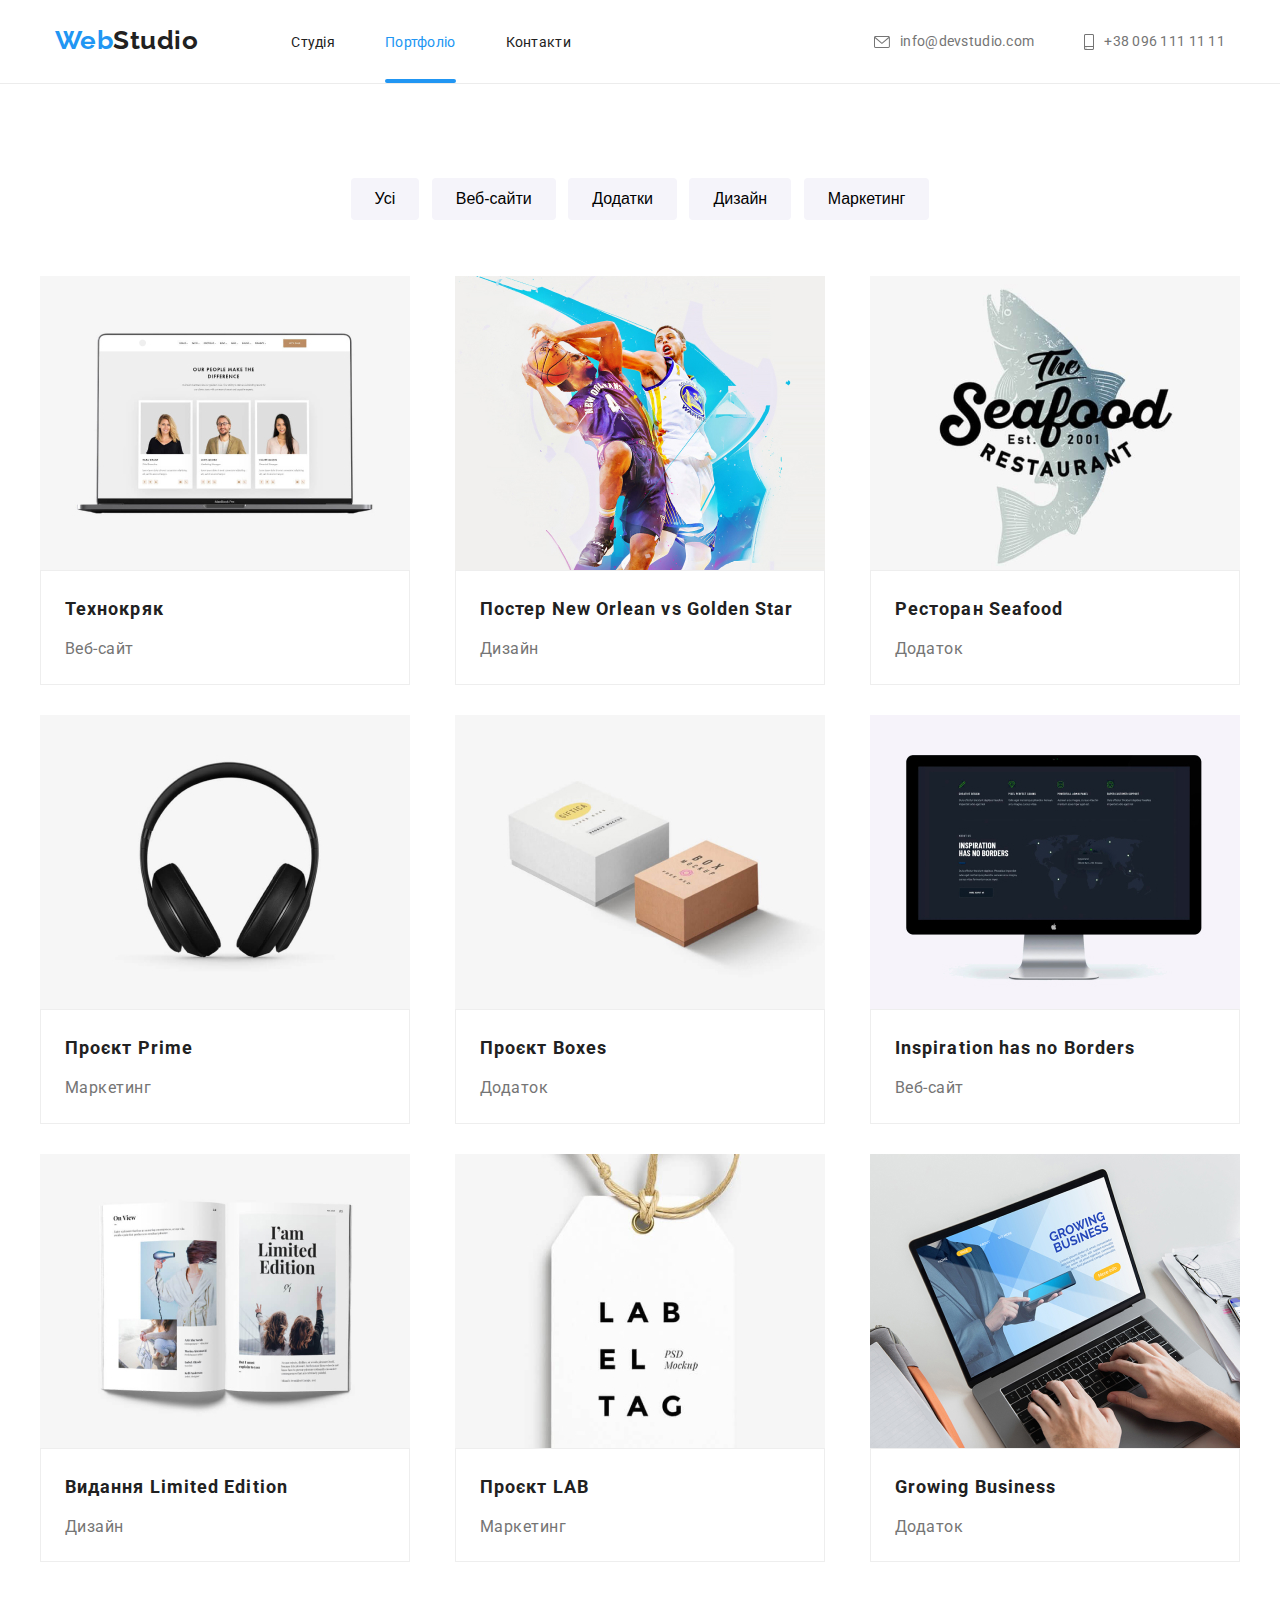
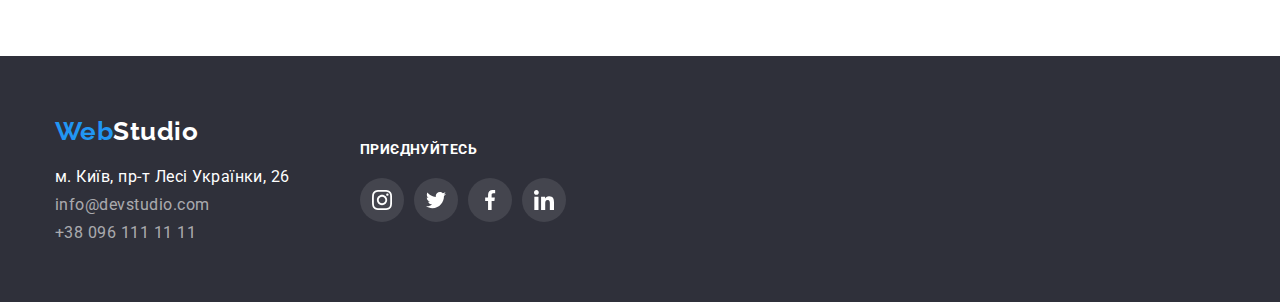
==== portfolio.html @ cf693055 "main" ====
<!DOCTYPE html>
<html lang="uk">
<head>
  <meta charset="UTF-8">
  <meta http-equiv="X-UA-Compatible" content="IE=edge">
  <meta name="viewport" content="width=device-width, initial-scale=1.0">
  <title>Document</title>
  <link href="https://fonts.googleapis.com/css2?family=Raleway:wght@700&family=Roboto:wght@400;500;700;900&display=swap" rel="stylesheet">
  <link rel="stylesheet" href="https://cdnjs.cloudflare.com/ajax/libs/modern-normalize/1.1.0/modern-normalize.min.css" integrity="sha512-wpPYUAdjBVSE4KJnH1VR1HeZfpl1ub8YT/NKx4PuQ5NmX2tKuGu6U/JRp5y+Y8XG2tV+wKQpNHVUX03MfMFn9Q==" crossorigin="anonymous" referrerpolicy="no-referrer" />
  <link rel="stylesheet" href="./css/style.css">
</head>
<body>
  <header class="header-border">
    <div class="container header-wrap ">
    <a href="/"><p class="logo"><span lang="en" class="logo-blue">Web</span>Studio</p></a>
    <nav>
    <ul class="list site-nav">
      <li><a href="./index.html" class="link">Студія</a></li>
      <li><a href="./portfolio.html" class="link current-page">Портфоліо</a></li>
      <li><a href="" class="link">Контакти</a></li>
    </ul>
  </nav>
    <ul class="list contact-nav">
      <li class="contact-list">
        <a href="mailto:info@devstudio.com" class="contact-link">
          <svg class="envelope-icon" width="16px" height="12px">
          <use href="./image/icons.svg#icon-envelope"></use>
        </svg>
        info@devstudio.com</a></li>
      <li class="contact-list"><a href="tel:+380961111111" class="contact-link">
        <svg class="envelope-icon" width="10px" height="16px">
          <use href="./image/icons.svg#icon-smartphone"></use>
        </svg>
        +38 096 111 11 11</a></li>
    </ul>
  </div>
  </header>
<main>
  <section class="portfolio-section container section">
  <h1 class="visually-hidden">Наше Портфоліо</h1>
<ul class="list filter-wrap">
  <li><button type="button" class="filter-btn">Усі</button></li>
  <li><button type="button" class="filter-btn">Веб-сайти</button></li>
  <li><button type="button" class="filter-btn">Додатки</button></li>
  <li><button type="button" class="filter-btn">Дизайн</button></li>
  <li><button type="button" class="filter-btn">Маркетинг</button></li>
</ul>
<h2 class="visually-hidden">Наші продукти</h2>
<ul class="list portfolio-list">
  <li><a href="">
    <div class="card-overlay">
    <img src="./image/technocrack.jpg" class="portfolio-list-img" alt="technocrack site image web site" width="370">
    <p class="card-discription">Ресурс пропонує комплексні пропозиції з різним рівнем функціоналу та сервісів. Все це дозволить відвідувачу отримати вичерпні відомості про компанію чи приватну особу.</p></div>
    <div class="border">
    <h3>Технокряк</h3>
    <p class="portfolio-text">Веб-сайт</p></div>
    <div class="hid-text">
    </div>
  </a></li>
  <li><a href="">
    <div class="card-overlay">
    <img src="./image/poster.jpg" alt="New Orleans vs Golden Star poster design" width="370">
    <p class="card-discription">Ресурс пропонує комплексні пропозиції з різним рівнем функціоналу та сервісів. Все це дозволить відвідувачу отримати вичерпні відомості про компанію чи приватну особу.</p>
  </div>
    <div class="border">
    <h3>Постер New Orlean vs Golden Star</h3>
    <p class="portfolio-text">Дизайн</p>
    </div>
  </a></li>
  <li><a href="">
    <div class="card-overlay">
    <img src="./image/seafood.jpg" alt="Seafood Restaurant app" width="370">
    <p class="card-discription">Ресурс пропонує комплексні пропозиції з різним рівнем функціоналу та сервісів. Все це дозволить відвідувачу отримати вичерпні відомості про компанію чи приватну особу.</p></div>
    <div class="border">
    <h3>Ресторан Seafood</h3>
    <p class="portfolio-text">Додаток</p>
    </div>
  </a></li>
  <li><a href="">
    <div class="card-overlay">
    <img src="./image/prime.jpg" alt="Project Prime marketing" width="370">
    <p class="card-discription">Ресурс пропонує комплексні пропозиції з різним рівнем функціоналу та сервісів. Все це дозволить відвідувачу отримати вичерпні відомості про компанію чи приватну особу.</p>
  </div>
    <div class="border">
    <h3>Проєкт Prime</h3>
    <p class="portfolio-text">Маркетинг</p></div>
  </a></li>
  <li><a href="">
    <div class="card-overlay">
    <img src="./image/boxes.jpg" alt="Project Boxes app" width="370">
    <p class="card-discription">Ресурс пропонує комплексні пропозиції з різним рівнем функціоналу та сервісів. Все це дозволить відвідувачу отримати вичерпні відомості про компанію чи приватну особу.</p>
  </div>
    <div class="border">
    <h3>Проєкт Boxes</h3>
    <p class="portfolio-text">Додаток</p></div>
  </a></li>
  <li><a href="">
    <div class="card-overlay">
    <img src="./image/inspiration-no-borders.jpg" alt="Inspiration has no Borders web site" width="370">
    <p class="card-discription">Ресурс пропонує комплексні пропозиції з різним рівнем функціоналу та сервісів. Все це дозволить відвідувачу отримати вичерпні відомості про компанію чи приватну особу.</p>
  </div>
    <div class="border">
    <h3>Inspiration has no Borders</h3>
    <p class="portfolio-text">Веб-сайт</p></div>
  </a></li>
  <li><a href="">
    <div class="card-overlay">
    <img src="./image/limited-edition.jpg" alt="Limited Edition disign" width="370">
    <p class="card-discription">Ресурс пропонує комплексні пропозиції з різним рівнем функціоналу та сервісів. Все це дозволить відвідувачу отримати вичерпні відомості про компанію чи приватну особу.</p>
  </div>
    <div class="border">
    <h3>Видання Limited Edition</h3>
    <p class="portfolio-text">Дизайн</p></div>
  </a></li>
  <li><a href="">
    <div class="card-overlay">
    <img src="./image/lab-project.jpg" alt="Project LAB marketing" width="370">
    <p class="card-discription">Ресурс пропонує комплексні пропозиції з різним рівнем функціоналу та сервісів. Все це дозволить відвідувачу отримати вичерпні відомості про компанію чи приватну особу.</p>
  </div>
    <div class="border">
    <h3>Проєкт LAB</h3>
    <p class="portfolio-text">Маркетинг</p></div>
  </a></li>
  <li><a href="">
    <div class="card-overlay">
    <img src="./image/growing-business.jpg" alt="Growing Business app" width="370">
    <p class="card-discription">Ресурс пропонує комплексні пропозиції з різним рівнем функціоналу та сервісів. Все це дозволить відвідувачу отримати вичерпні відомості про компанію чи приватну особу.</p>
  </div>
    <div class="border">
    <h3>Growing Business</h3>
    <p class="portfolio-text">Додаток</p></div>
  </a></li>
</ul>
</section>
</main>
<footer>
  <div class="container footer-wrap">
    <div class="adress-wrap">
  <a href="/" class="logo-footer-link"><p class="logo-footer"><span lang="en" class="logo-blue">Web</span>Studio</p></a>
  <address>
    <ul class="list">
      <li class="footer-contact">м. Київ, пр-т Лесі Українки, 26</li>
      <li class="footer-contact">info@devstudio.com</li>
      <li class="footer-contact"><a href="tel:380961111111">+38 096 111 11 11</a></li>
    </ul>
  </address>
</div>
    <div class="foter-links-wrap">
  <h3 class="footer-links-title">приєднуйтесь</h3>
  <ul class="footer-links list">
    <li><a href="" class="footer-link">
      <svg class="footer-links-icon" width="20px" height="20px">
        <use href="./image/icons.svg#icon-instagram"></use>
      </svg>
    </a></li>
    <li><a href="" class="footer-link"><svg class="footer-links-icon" width="20px" height="20px">
      <use href="./image/icons.svg#icon-twitter"></use>
    </svg>
  </a></li>
    <li><a href="" class="footer-link"><svg class="footer-links-icon" width="20px" height="20px">
      <use href="./image/icons.svg#icon-facebook"></use>
    </svg>
  </a></li>
    <li><a href="" class="footer-link"><svg class="footer-links-icon" width="20px" height="20px">
      <use href="./image/icons.svg#icon-linkedin"></use>
    </svg>
  </a></li>
  </ul>
</div>
</div>
</footer> 
</body>
</html>
---- css/style.css ----
/* page */
html{
box-sizing: border-box;
}

*,
*::before,
*::after {
  box-sizing: inherit;
}

:root{
  --primary-color:#212121;
  --secondary-color:#2196F3;
  --background-primary-color:#ffffff;
  --background-second-color: #2F303A;
  --accent-text-color:#757575;
  --cubic: cubic-bezier(0.4, 0, 0.2, 1);
}

body{
  font-family:'Roboto',sans-serif;
  color: var(--primary-color);
  background-color: var(--background-primary-color);
  letter-spacing: 0.03em;
  margin: 0;
}

button{
  cursor: pointer;
}

a{
  text-decoration: none;
}

img{
  display:block;
  margin: 0%;
}

address{
  font-style: normal;
}

.list{
  list-style: none;
  margin: 0;
  padding: 0;
}

.visually-hidden {
  position: absolute;
    white-space: nowrap;
    width: 1px;
    height: 1px;
    overflow: hidden;
    border: 0;
    padding: 0;
    clip: rect(0 0 0 0);
    clip-path: inset(50%);
    margin: -1px;
}

.section-title{
  font-weight: 700;
  font-size: 36px;
  line-height: 1.16;
  text-align: center;
}

.container{
  width: 1200px;
  padding-left: 15px;
  padding-right: 15px;
  margin: 0 auto;
}

/* header */

.header-wrap{
  display: flex;
  align-items: center;
}

.logo{
  font-family: 'Raleway', sans-serif;
  font-style: normal;
  font-size: 26px;
  line-height: 1.2;
  font-weight: 700;
  color:var(--primary-color);
  margin: 24px 93px 25px 0;
}

.logo-blue{
  color:var(--secondary-color)
}

.site-nav{
  display: flex;
}

.site-nav .link{ 
color: var(--primary-color);
font-size: 14px;
line-height: 1.15;
letter-spacing: 0.02em;

transition: color 250ms var(--cubic);
}

.site-nav .link:hover,
.site-nav .link:focus{
color: var(--secondary-color);
}

.site-nav li{
  position: relative;
  padding: 32px 0;
}

.site-nav>li:not(:first-child){
  margin-left: 50px;
}

.site-nav .current-page{
  color: var(--secondary-color);
}

.current-page::after{
  bottom: 0%;
  left: 0;
  position: absolute;
  content: '';
  width: 100%;
  height: 4px;
  background: #2196F3;
border-radius: 2px;
}

.contact-nav{
  display: flex;
  margin-left: auto;
}

.contact-nav>li:not(:first-child){
  margin-left: 50px;
}

.envelope-icon{
  fill: currentColor;
  margin-right: 10px;
}

.contact-link{
  display: flex;
  align-items: center;

font-size: 14px;
line-height: 1.15;
letter-spacing: 0.02em;
color: var(--accent-text-color);

transition: color 250ms var(--cubic) ;
}

.contact-link:hover,
.contact-link:focus{
  fill: var(--secondary-color);
}

.contact-list{
  display: inline-flex;
  align-items: center;
}

a.contact-link:hover,
a.contact-link:focus{
 color: var(--secondary-color);
 fill: var(--secondary-color);
}
.header-border{
  border-bottom: 1px solid #ECECEC;
}

.section{
  padding: 94px 0;
}

.section:nth-child(3){
  padding-top: 0;
  padding-bottom: 94px;
}
/* hero-section */

.hero-wrap{
  display: flex;
  flex-direction: column;
  align-items: center;
}

.hero{
  
  text-align: center;
  background-color: var(--background-second-color);
  background-image: linear-gradient(90deg, rgba(47,48,58,0.3984944319524685) 40%, rgba(47,48,58,0.404096672848827) 40%), url('../image/hero-bcg.jpg');
  background-repeat: no-repeat;
  margin-left: auto;
  margin-right: auto;
  max-width: 1600px;
  height: 600px;
  background-position: center;
}

.hero-title{
color:var(--background-primary-color);
display: inline-block;


padding-top: 106px;
margin: 0px 0 30px 0px;

font-weight: 900;
font-size: 44px;
line-height: 1.36;
text-align: center;
letter-spacing: 0.06em;
text-transform: uppercase;
}

.hero-btn{
  background-color: var(--secondary-color);
  color: var(--background-primary-color);
  display: block;
  
  margin-bottom: 106px;
  padding: 10px 32px;
  border-radius: 4px;
  border-width: 0px;
  box-shadow: 0px 3px 1px rgba(0, 0, 0, 0.1), 0px 1px 2px rgba(0, 0, 0, 0.08), 0px 2px 2px rgba(0, 0, 0, 0.12);

  text-align: center;
  font-weight: 700;
  font-size: 16px;
  line-height: 1.8;
  text-align: center;
  letter-spacing: 0.06em;
}

/* advantage-section */

.advantage-wrap{
display: flex;
}

.advantage-icon-list{
  display: inline-flex;
  margin-bottom: 30px;
}

.advantage-icon-list li{
  padding: 25px 102px;
  width: 270px;
  height: 120px;
  background: #F5F4FA;
border-radius: 4px;
}

.advantage-icon-list li:not(:first-child){
margin-left: 30px;
}

.advantage-title{
  margin: 0px 0 10px 0;

  font-weight: 700;
  font-size: 14px;
  line-height: 1.14;
  letter-spacing: 0.03em;
  text-transform: uppercase;
  
}

.advantage-list>li:not(:last-child){
  margin-right: 30px;
}

.advantage-text{
  color: var(--accent-text-color);

  margin: 0;

  font-size: 14px;
  line-height: 1.7;
}


/* what-we-do-section */

.what-we-do-wrap{
display: flex;
justify-content: space-between;
}

.what-we-do-wrap li{
  position: relative;
}

.section-title{
  margin: 0px 0 50px 0;
}

.what-we-do-title{
position: absolute;
display: flex;
justify-content: center;
align-items: center;
margin: 0;
padding: 0;

font-weight: 700;
font-size: 14px;
line-height: 0.8;
text-align: center;
letter-spacing: 0.03em;
text-transform: uppercase;

color: #FFFFFF;
background-color: rgba(47, 48, 58, 0.8);
height: 70px;
width: 100%;
bottom: 0%;
}


/* our-team-section */
.our-team{
  background-color: #F5F4FA;
  text-align: center;
}


.team-list{
  display: flex;
  justify-content: space-between;
}


.team-list>li{
  box-shadow: 0px 1px 3px rgba(0, 0, 0, 0.12), 0px 1px 1px rgba(0, 0, 0, 0.14), 0px 2px 1px rgba(0, 0, 0, 0.2);
  border-radius: 0px 0px 4px 4px;
}

.team-section-title{
  margin: 0%;
margin-bottom: 50px;

font-weight: 700;
font-size: 36px;
line-height: 42px;
text-align: center;
letter-spacing: 0.03em;
}

.team-title{
  margin: 30px 0 10px 0;
  font-weight: 500;
  font-size: 16px;
  line-height: 1.18;
}

.team-text{
  color: var(--accent-text-color);
  font-size: 16px;
  line-height: 1.18;
}

.team-links{
  display: inline-flex;
  justify-content: space-between;
  padding:0 32px 30px 32px; 
}

.team-links li{
  display: flex;
  overflow: hidden;

  width: 44px;
  height: 44px;
  border-radius: 50%;
  background-color: var(--background-primary-color);
  cursor: pointer;
  color: #ffffff;

  transition: background-color 250ms var(--cubic), color 250ms var(--cubic);
}


.team-links li:focus,
.team-links li:hover{
  background-color: var(--secondary-color);
}

.team-links li:not(:first-child){
  margin-left: 10px;
}


.team-links a{
  color: #AFB1B8;
  padding: 12px;
}

.team-links a:hover,
.team-links a:focus{
  border-radius: 50%;
  background-color: var(--secondary-color);
  color: var(--background-primary-color);
  fill: currentColor;
}

.our-team-icon{
fill: currentColor;
}



/* regular-clients section */

.regular-clients-title{
  margin: 0 0 50px 0;
  text-align: center;
  font-weight: 700;
font-size: 36px;
line-height: 1.16;
letter-spacing: 0.03em;
}

.regular-clients-list{
  display: inline-flex;
}

.regular-clients-list li{
display: flex;
justify-content: center;
align-items: center;
cursor: pointer;

width: 170px;
height: 92px;
}

.regular-clients-list li a:focus,
.regular-clients-list li a:hover{
border: 1px solid #2196F3;
border-radius: 4px;
color: var(--secondary-color);
fill: var(--secondary-color);
}

.regular-clients-list li:not(:first-child){
  margin-left: 30px;
}


.regular-clients-list a{
  color: #AFB1B8;
  padding: 13px 31px;
  margin: 0;
  border: 1px solid #AFB1B8;
border-radius: 4px;
transition: color 250ms var(--cubic), fill 250ms var(--cubic);
}


.regular-customers-icon{
  fill: currentColor;
}

/* footer */

footer{
  background-color: var(--background-second-color);
}

.footer-wrap{
  display: flex;
}

.foter-links-wrap{
margin-left: 70px;
margin-top: 72px;
}

.logo-footer-link{
  display: inline-block;
  margin: 60px 0 20px 0;
}
.logo-footer{

  color: var(--background-primary-color);
  font-family: 'Raleway', sans-serif;
  font-style: normal;
  font-size: 26px;
  line-height: 1.2;
  font-weight: 700;
  margin: 0;
}

.footer-contact:last-child{
  display: inline-block;
  margin-bottom: 60px;
}

.footer-contact,
.footer-contact>a{
  color: rgba(255, 255, 255, 0.6);
  margin-bottom: 9px;

  transition: color 250ms var(--cubic);
}

.footer-contact:first-child{
  color: var(--background-primary-color);
}


.footer-contact>a:hover,
.footer-contact>a:focus,
.footer-contact:hover,
.footer-contact:focus{
  text-decoration: none;
  color:var(--secondary-color);
}

.footer-social-links{
display: inline-block;
}

.footer-links{
  display: inline-flex;
}

.footer-links li{
  display: flex;
  justify-content: center;
  overflow: hidden;
  width: 44px;
  height: 44px;
  border-radius: 50%;
  background-color: rgba(255, 255, 255, 0.1);
  cursor: pointer;
}

.footer-links li:hover,
.footer-links li:focus{
  background-color: var(--secondary-color);
}

.footer-links li:not(:first-child){
  margin-left: 10px;
}

.footer-links-title{
  margin-bottom: 20px; ;
  color: var(--background-primary-color);
  font-size: 14px;
line-height: 1.14;
letter-spacing: 0.03em;
text-transform: uppercase;
}

.footer-link{
  padding: 12px;
  color: var(--background-primary-color);
  fill: var(--background-primary-color);
  overflow: hidden;

  transition: background-color 250ms var(--cubic);
}

.footer-link:hover,
.footer-link:focus{
  background-color: var(--secondary-color);
  color: var(--background-primary-color);
  border-radius: 50%;
  fill: currentColor;
}

.mailing-wrap{
margin: 72px 0 94px 93px;
}

.mailing-title{
font-weight: 700;
font-size: 14px;
line-height: calc(16/14);
letter-spacing: 0.03em;
text-transform: uppercase;
color: var(--background-primary-color);

margin-bottom: 20px;
}

.mailing-input{
  width: 350px;
  height: 50px;

  margin-right: 8px;
  padding: 15px 16px;
  background-color: var(--background-second-color);
  color: var(--background-primary-color);

  border: 1px solid rgba(255, 255, 255, 0.3);
filter: drop-shadow(0px 4px 4px rgba(0, 0, 0, 0.15));
border-radius: 4px;
}

.mailing-input:focus{
  outline: none;
}
.mailing-form{
display: flex;
align-items: center;
}
.mailing-button{
  position: relative;
width: 200px;
height: 50px;
padding: 10px 62px 10px 28px;

outline: none;
background: #2196F3;
box-shadow: 0px 4px 4px rgba(0, 0, 0, 0.0);
border-radius: 4px;

border: none;
align-items: center;
text-align: center;
letter-spacing: 0.06em;
font-weight: 700;
font-size: 16px;
line-height: calc(30/16);
color: var(--background-primary-color);

transition: box-shadow 250ms var(--cubic);
}

.mailing-button:hover,
.mailing-button:focus{
  box-shadow: 0px 4px 4px rgba(0, 0, 0, 0.15);
}

.mailing-icon{
  position: absolute;
  right: 28px;
  top: 15px;
}

/* backdrop */
.backdrop{
  position: fixed;
  top: 0;
  left: 0;

  width: 100%;
  height: 100%;

  background-color: rgba(0, 0, 0, 0.2);
  opacity: 1;

  transition: opacity 250ms var(--cubic);
}

.backdrop.is-hidden{
  opacity: 0;
  pointer-events: none;
}

.backdrop.is-hidden .modal{
transform:translate(-50%, -50%) scaleX(0.1) scaleY(0.1);
}

.modal{
position: absolute;
top: 50%;
left: 50%;
transform:translate(-50%, -50%) scaleX(1) scaleY(1);
transition: transform 500ms var(--cubic);

min-width: 528px;
min-height: 581px;

background: var(--background-primary-color);
box-shadow: 0px 1px 3px rgba(0, 0, 0, 0.12), 0px 1px 1px rgba(0, 0, 0, 0.14), 0px 2px 1px rgba(0, 0, 0, 0.2);
border-radius: 4px;
}

.modal-close-btn{
  position: fixed;
  display: flex;
  align-items: center;
  justify-content: center;

  top: 8px;
  right: 8px;
  
  min-width: 30px;
  min-height: 30px;
  fill: currentColor;

  border: 1px solid rgba(0, 0, 0, 0.1);
  background-color: var(--background-primary-color);
  border-radius: 50%;
  transition: fill 250ms var(--cubic);
}

.modal-close-btn:hover,
.modal-close-btn:focus{
  fill: var(--secondary-color);
}
.hero-form{
width: 100%;
height: 100%;
padding: 40px;
}

.form-title{
display: inline-block;
font-weight: 700;
font-size: 20px;
line-height: calc(23/20);
text-align: center;
letter-spacing: 0.03em;
margin-bottom: 30px;
}

.form-icon{
  position: absolute;
  top: 55%;
  left: 15px;

  fill: currentColor;
  transition: fill 250ms var(--cubic);
}

.form-field{
  position: relative;
  display: flex;
  flex-direction: column;
  margin-bottom: 28px;
}

.form-field label{
font-size: 12px;
line-height: calc(14/12);

letter-spacing: 0.01em;

color: #757575;
margin-bottom: 4px;
}

.form-field input{
border: 1px solid rgba(33, 33, 33, 0.2);
border-radius: 4px;
padding: 12px 16px 12px 42px;

transition: border 250ms var(--cubic);
}

.form-field input:hover,
.hero-input:focus{
  outline: none;
  border: 1px solid #2196F3;
}
.form-field input:hover + .form-icon,
.form-field input:focus + .form-icon,
.form-field input:not(:placeholder-shown) + .form-icon{
fill: var(--secondary-color);
}

.form-field textarea{
  resize: none;
  transition: border 250ms var(--cubic);
}

.form-field textarea:focus,
.form-field textarea:hover{
  outline: none;
  border: 1px solid #2196F3;
}

.comment{
height: 120px;
border: 1px solid rgba(33, 33, 33, 0.2);
border-radius: 4px;
padding: 12px 16px;
margin-bottom: 20px;

transition: border 250ms var(--cubic);
}

.comment:hover,
.comment:focus{
  border: 1px solid #2196F3;
}
.policy{
  -webkit-appearance: none;
  -moz-appearance: none;
       appearance: none;
}
.policy-icon-wrap{
  position: relative;
  width: 425px;
display: flex;
align-items: center;
justify-content: center;
}

.policy-label{
  position: relative;
  display: flex;
  align-items: center;
  justify-content: center;
  font-weight: 400;
font-size: 14px;
line-height: calc(24/14);
letter-spacing: 0.03em;
color: #757575;
}

.checkbox-icon{
margin-right: 7px;
opacity: 1;
transition: opacity 250ms var(--cubic);
}

.checked-icon{
  position: absolute;
  top: 4.5px;
  left: 22px;
  border-radius: 2px;
  background-color: var(--secondary-color);
  opacity: 0;

  transition: opacity 250ms var(--cubic);
}
.policy:checked ~ .checkbox-icon{
  opacity: 0;
}
.policy:checked ~ .checked-icon{
  opacity: 1;
}

.policy-accent{
  margin-left: 2px;
  color: var(--secondary-color);
  border-bottom: 1px solid var(--secondary-color);
  cursor: pointer;
}

.hero-form-btn{
display: block;

padding: 10px 52px;
margin: 30px auto 0px auto;

background-color: var(--secondary-color);
color: var(--background-primary-color);
border: none;
border-radius: 4px;

font-weight: 700;
font-size: 16px;
line-height: calc(30/16);
text-align: center;

transition: box-shadow 250ms var(--cubic);
}

.hero-form-btn:hover,
.hero-form-btn:focus{
  box-shadow: 0px 4px 4px rgba(0, 0, 0, 0.15);
}

/* portfolio */

.filter-wrap{
  text-align: center;
  margin-bottom: 56px;
}

.filter-wrap>li{
  display: inline;
}

.filter-wrap>li:not(:last-child){
  margin-right: 8px;
}

.filter-btn{
padding: 6px 22px;
border-radius: 4px;
border-color: transparent;

font-weight: 500;
font-size: 16px;
line-height: 1.62;
text-align: center;
background: #F5F4FA;
box-shadow: 0px 3px 1px rgba(0, 0, 0, 0.0), 0px 1px 2px rgba(0, 0, 0, 0.0), 0px 2px 2px rgba(0, 0, 0, 0.0);

transition: color 250ms var(--cubic), background-color 250ms var(--cubic), box-shadow 250ms var(--cubic);
}

.filter-btn:hover,
.filter-btn:focus{
  background-color: var(--secondary-color);
  color: var(--background-primary-color);
  box-shadow: 0px 3px 1px rgba(0, 0, 0, 0.1), 0px 1px 2px rgba(0, 0, 0, 0.08), 0px 2px 2px rgba(0, 0, 0, 0.12);
}
.portfolio-list h3{
padding: 20px 24px 4px 24px;
margin: 0;

font-weight: 700;
font-size: 18px;
line-height: 2;
letter-spacing: 0.06em;
}

.portfolio-list{
  display: flex;
  flex-wrap: wrap;
  justify-content: space-between;
}

.portfolio-list li{
  box-shadow: 0px 1px 1px rgba(0, 0, 0, 0.0), 0px 4px 4px rgba(0, 0, 0, 0.0), 1px 4px 6px rgba(0, 0, 0, 0.0);
  transition: box-shadow 250ms var(--cubic);
}

.portfolio-list li:focus-within,
.portfolio-list li:hover{
  box-shadow: 0px 1px 1px rgba(0, 0, 0, 0.12), 0px 4px 4px rgba(0, 0, 0, 0.06), 1px 4px 6px rgba(0, 0, 0, 0.16);
}


.border{
  border: 1px solid #EEEEEE;
}


.portfolio-list>li:nth-last-child(n+4){
  margin-bottom: 30px;
}


.portfolio-list a{
  text-decoration: none;
  color: var(--primary-color);
}

.portfolio-text{
padding: 4px 24px 20px 24px;
margin: 0;

color: var(--accent-text-color);

font-size: 16px;
line-height: 1.8;
}

.card-overlay{
  position: relative;
  overflow: hidden;
}

.card-discription{
position: absolute;
bottom: 0%;
left: 0;
padding: 63px 24px;
margin: 0;
height: 294px;
width: 370px;

font-weight: 400;
font-size: 18px;
line-height: 156%;
letter-spacing: 0.03em;
color: #FFFFFF;
background-color: var(--secondary-color);

transform: translateY(101%);
transition: transform 250ms cubic-bezier(0.4, 0, 0.2, 1);
}

.portfolio-list li:hover .card-discription,
.portfolio-list li:focus .card-discription{
transform: translateY(0);
} 

.portfolio-list a:focus .card-discription,
.portfolio-list a:hover .card-discription{
  transform: translateY(0);
}
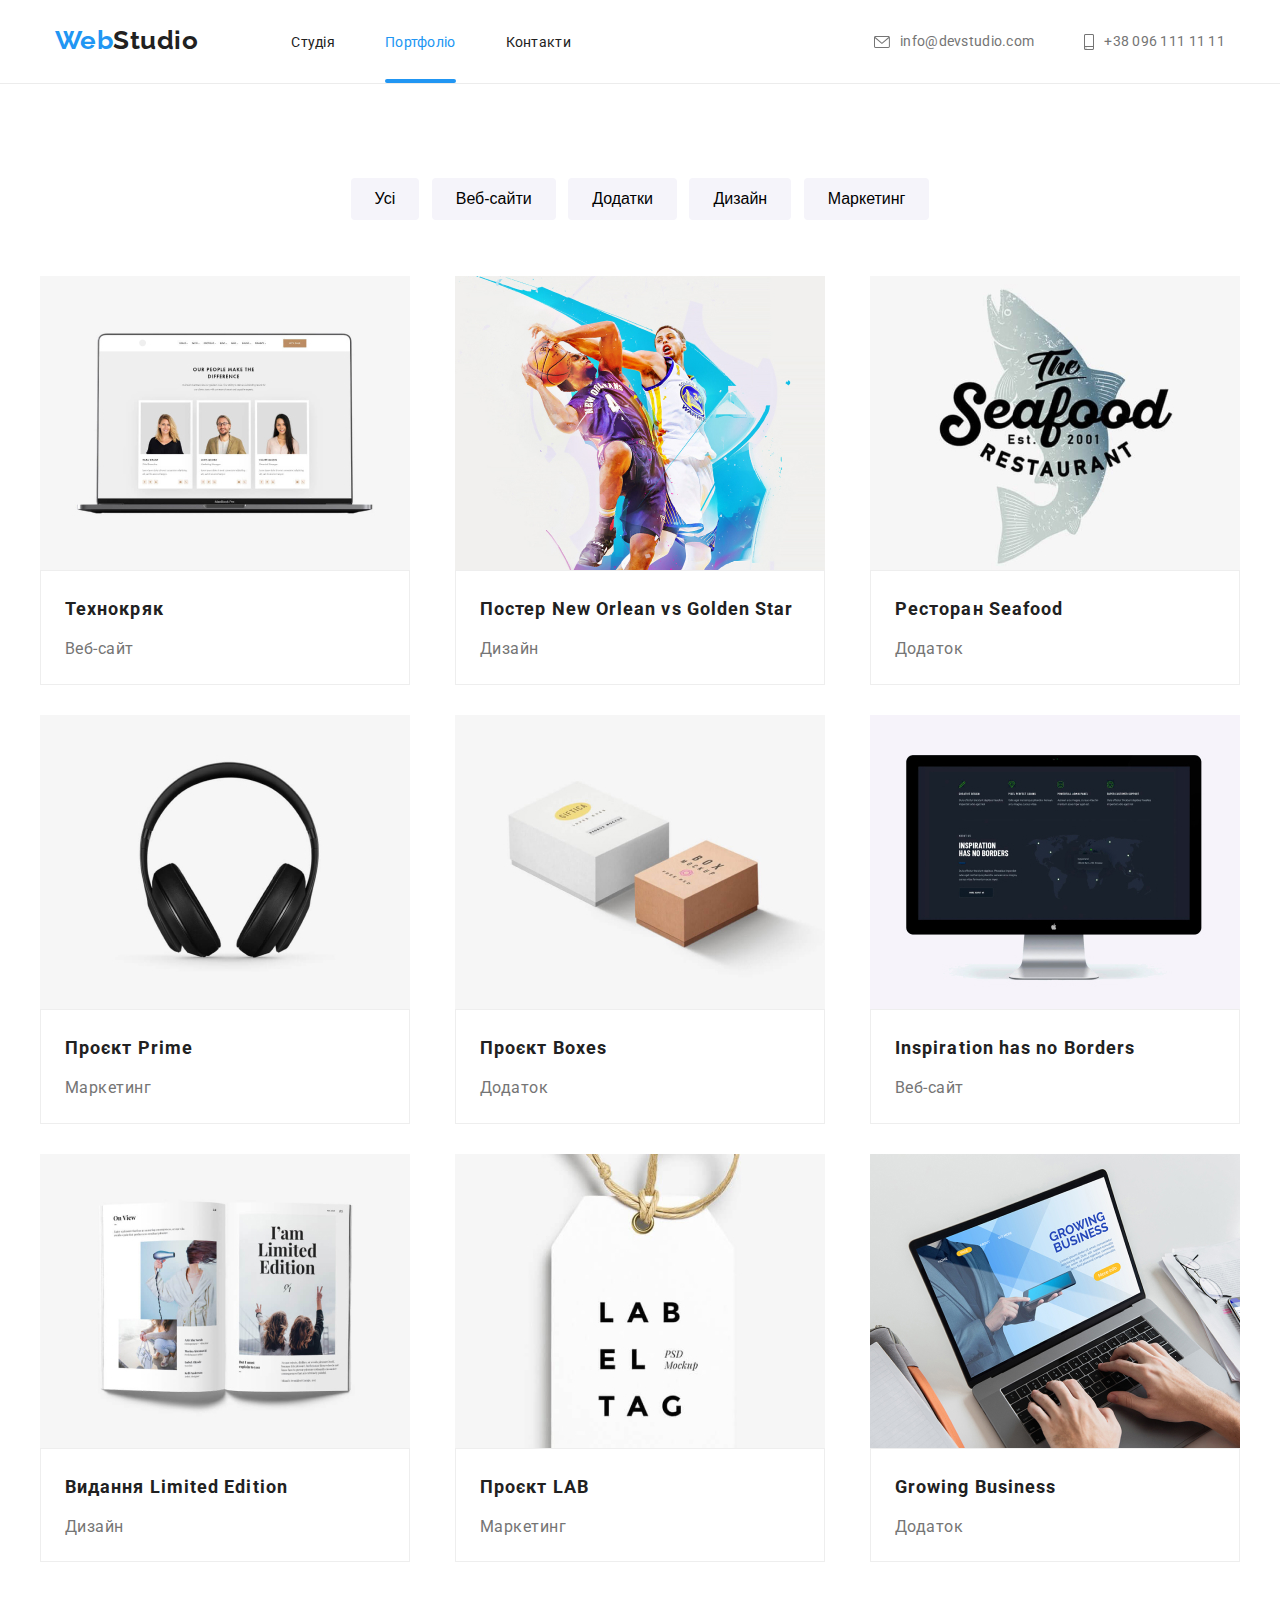
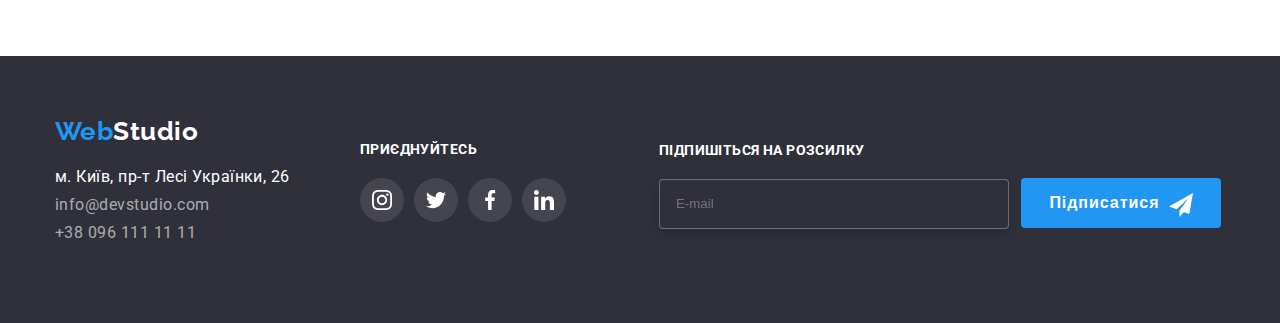
==== commit f2093bd9: "fix footer" ====
--- a/portfolio.html
+++ b/portfolio.html
@@ -167,6 +167,19 @@
   </a></li>
   </ul>
 </div>
+<div class="mailing-wrap">
+  <h3 class="mailing-title">Підпишіться на розсилку</h3>
+  <form class="mailing-form">
+    <label for="mailing">
+  <input type="email" id="mailing" name="mailing" class="mailing-input" placeholder="E-mail">
+  <button type="submit" class="mailing-button">Підписатися
+    <svg class="mailing-icon" width="24px" height="24px">
+      <use href="./image/icons.svg#icon-icon-send"></use>
+    </svg>
+  </button>
+</label>
+</form>
+ </div>
 </div>
 </footer> 
 </body>
